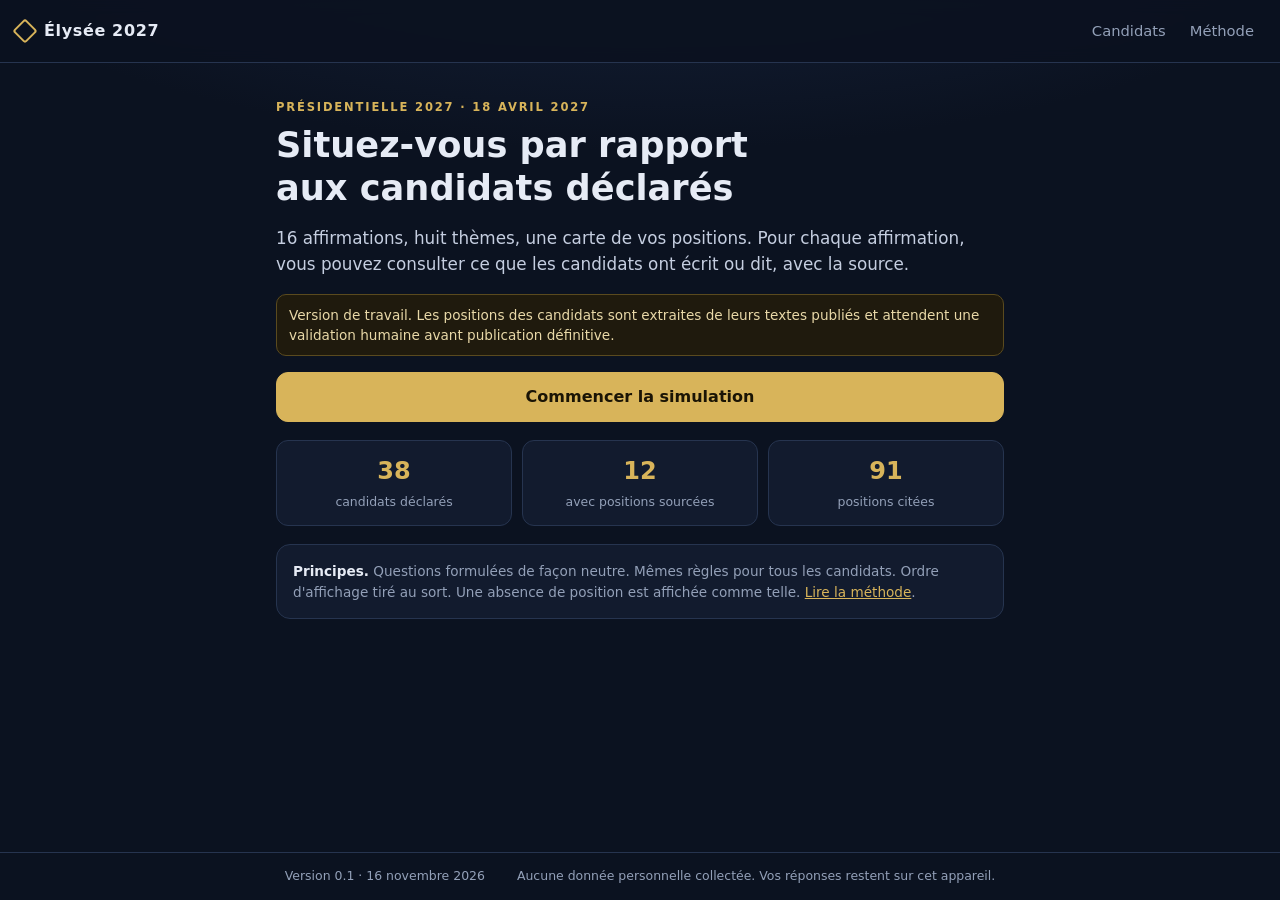
==== index.html @ c475728d "Première version : questionnaire radar sur les candidats déclarés à la présidentielle 2027 Site stat" ====
<!doctype html>
<html lang="fr">
<head>
<meta charset="utf-8">
<meta name="viewport" content="width=device-width, initial-scale=1, viewport-fit=cover">
<meta name="theme-color" content="#0b1220">
<meta name="description" content="Situez-vous par rapport aux candidats déclarés à l'élection présidentielle de 2027, à partir de leurs programmes et déclarations, sources à l'appui.">
<title>Élysée 2027 · Se situer</title>
<link rel="stylesheet" href="css/style.css">
</head>
<body>
<header class="bar">
  <a class="brand" href="#/" aria-label="Accueil">
    <span class="brand-mark" aria-hidden="true"></span>
    <span class="brand-txt">Élysée 2027</span>
  </a>
  <nav class="nav" aria-label="Navigation principale">
    <a href="#/candidats">Candidats</a>
    <a href="#/methode">Méthode</a>
  </nav>
</header>
<main id="app" tabindex="-1"><p class="loading">Chargement des dossiers…</p></main>
<footer class="foot">
  <span id="foot-version"></span>
  <span id="foot-counter"></span>
  <span>Aucune donnée personnelle collectée. Vos réponses restent sur cet appareil.</span>
</footer>
<noscript><p class="loading">Cet outil a besoin de JavaScript pour fonctionner.</p></noscript>
<script src="js/config.js"></script>
<script type="module" src="js/app.js"></script>
</body>
</html>
---- css/style.css ----
:root{
  --bg:#0b1220; --panel:#121b2e; --panel2:#18233a; --line:#26344f;
  --txt:#e6ebf5; --muted:#93a0b8; --gold:#d8b45a; --gold-ink:#1a1405;
  --ok:#5fc48a; --ko:#e2776a; --mid:#b9a36a;
  --r:14px; --pad:16px; color-scheme:dark;
  font-family: system-ui,-apple-system,"Segoe UI",Roboto,"Helvetica Neue",Arial,sans-serif;
}
*{box-sizing:border-box}
html{-webkit-text-size-adjust:100%}
body{margin:0;background:var(--bg);color:var(--txt);font-size:16px;line-height:1.5;
  min-height:100dvh;display:flex;flex-direction:column;
  background-image:radial-gradient(1200px 500px at 50% -200px,#1a2947 0,transparent 70%)}
a{color:var(--gold)}
h1,h2,h3{line-height:1.2;margin:0 0 .5em;text-wrap:balance}
h1{font-size:1.7rem} h2{font-size:1.25rem} h3{font-size:1.05rem}
p{margin:0 0 1em}
.bar{position:sticky;top:0;z-index:10;display:flex;align-items:center;justify-content:space-between;
  padding:10px var(--pad);padding-top:max(10px,env(safe-area-inset-top));
  background:rgba(11,18,32,.92);backdrop-filter:blur(8px);border-bottom:1px solid var(--line)}
.brand{display:flex;align-items:center;gap:10px;color:var(--txt);text-decoration:none;font-weight:700;letter-spacing:.04em}
.brand-mark{width:18px;height:18px;border:2px solid var(--gold);transform:rotate(45deg);border-radius:3px}
.nav{display:flex;gap:4px}
.nav a{color:var(--muted);text-decoration:none;padding:10px 10px;border-radius:8px;font-size:.92rem}
.nav a:hover,.nav a[aria-current=page]{color:var(--txt);background:var(--panel)}
main{flex:1;width:100%;max-width:760px;margin:0 auto;padding:20px var(--pad) 40px;outline:none}
.foot{display:flex;flex-wrap:wrap;gap:6px 16px;justify-content:center;padding:14px var(--pad);
  padding-bottom:max(14px,env(safe-area-inset-bottom));border-top:1px solid var(--line);color:var(--muted);font-size:.78rem;text-align:center}
.loading{color:var(--muted);text-align:center;padding:40px 0}

.eyebrow{font-size:.72rem;letter-spacing:.16em;text-transform:uppercase;color:var(--gold);margin:0 0 8px;font-weight:600}
.lead{color:#c5cee0;font-size:1.05rem}
.panel{background:var(--panel);border:1px solid var(--line);border-radius:var(--r);padding:var(--pad);margin:0 0 16px}
.muted{color:var(--muted)} .small{font-size:.85rem}
.banner{border:1px solid #5a4a1e;background:#1f1a0d;color:#e9d9a8;border-radius:10px;padding:10px 12px;font-size:.85rem;margin:0 0 16px}

.btn{display:inline-flex;align-items:center;justify-content:center;gap:8px;min-height:48px;padding:12px 18px;
  border-radius:12px;border:1px solid var(--line);background:var(--panel2);color:var(--txt);
  font:inherit;font-weight:600;cursor:pointer;text-decoration:none;-webkit-tap-highlight-color:transparent}
.btn:hover{border-color:#3a4d73}
.btn:focus-visible,.opt:focus-visible,.chip:focus-visible,summary:focus-visible,a:focus-visible{outline:2px solid var(--gold);outline-offset:2px}
.btn.primary{background:var(--gold);color:var(--gold-ink);border-color:var(--gold)}
.btn.ghost{background:transparent}
.btn.block{display:flex;width:100%}
.btn[disabled]{opacity:.45;cursor:not-allowed}
.row{display:flex;gap:10px;flex-wrap:wrap}
.row > .btn{flex:1 1 140px}

.stats{display:grid;grid-template-columns:repeat(3,1fr);gap:10px;margin:18px 0}
.stat{background:var(--panel);border:1px solid var(--line);border-radius:12px;padding:12px 8px;text-align:center}
.stat b{display:block;font-size:1.5rem;color:var(--gold);font-variant-numeric:tabular-nums}
.stat span{font-size:.78rem;color:var(--muted)}

/* Questionnaire */
.progress{display:flex;gap:4px;margin:0 0 6px}
.progress i{flex:1;height:5px;border-radius:3px;background:var(--line)}
.progress i.done{background:var(--gold)} .progress i.cur{background:#f3e3b0}
.qmeta{display:flex;justify-content:space-between;font-size:.8rem;color:var(--muted);margin:0 0 14px}
.statement{font-size:1.3rem;font-weight:650;line-height:1.3;margin:0 0 10px;text-wrap:balance}
.context{color:var(--muted);font-size:.92rem;margin:0 0 18px}
.opts{display:grid;gap:8px;margin:0 0 12px}
.opt{display:flex;align-items:center;gap:12px;width:100%;min-height:52px;padding:12px 14px;text-align:left;
  border-radius:12px;border:1px solid var(--line);background:var(--panel);color:var(--txt);font:inherit;cursor:pointer;
  -webkit-tap-highlight-color:transparent}
.opt .dot{width:18px;height:18px;border-radius:50%;border:2px solid var(--muted);flex:none}
.opt[aria-pressed=true]{border-color:var(--gold);background:#1d2740}
.opt[aria-pressed=true] .dot{border-color:var(--gold);background:var(--gold);box-shadow:inset 0 0 0 3px #1d2740}
.opt.na{color:var(--muted);background:transparent;border-style:dashed}
.switch{display:flex;align-items:center;gap:10px;min-height:48px;color:var(--muted);font-size:.95rem;cursor:pointer;margin:0 0 14px}
.switch input{width:22px;height:22px;accent-color:var(--gold)}
.qnav{position:sticky;bottom:0;display:flex;gap:10px;padding:12px 0 max(12px,env(safe-area-inset-bottom));
  background:linear-gradient(transparent,var(--bg) 30%);margin-top:8px}
.qnav .btn{flex:1}
.qnav .btn.back{flex:0 0 auto}

.locked{border:1px dashed var(--line);border-radius:var(--r);padding:14px;color:var(--muted);font-size:.9rem;text-align:center}
.says h3{margin:22px 0 4px}
.says .sub{color:var(--muted);font-size:.85rem;margin:0 0 12px}
.pos{border:1px solid var(--line);border-left:4px solid var(--c,#9AA3B2);border-radius:10px;background:var(--panel);margin:0 0 8px;overflow:hidden}
.pos summary{list-style:none;display:flex;align-items:center;gap:10px;min-height:52px;padding:10px 12px;cursor:pointer}
.pos summary::-webkit-details-marker{display:none}
.pos .who{flex:1;min-width:0}
.pos .who b{display:block;white-space:nowrap;overflow:hidden;text-overflow:ellipsis}
.pos .who span{font-size:.78rem;color:var(--muted);display:block;white-space:nowrap;overflow:hidden;text-overflow:ellipsis}
.tag{flex:none;font-size:.74rem;font-weight:650;padding:4px 8px;border-radius:999px;border:1px solid var(--line);white-space:nowrap}
.tag.p2{color:#0c1f14;background:var(--ok);border-color:var(--ok)}
.tag.p1{color:var(--ok);border-color:#2f6a49}
.tag.p0{color:var(--mid);border-color:#6b5f3a}
.tag.m1{color:var(--ko);border-color:#7a3e36}
.tag.m2{color:#2a0f0b;background:var(--ko);border-color:var(--ko)}
.pos .body{padding:0 12px 12px}
.pos blockquote{margin:0 0 8px;padding:0 0 0 12px;border-left:2px solid var(--line);font-size:.95rem;color:#d5dcea}
.pos .src{font-size:.8rem;color:var(--muted);overflow-wrap:anywhere}
.lvl{display:inline-block;font-size:.7rem;letter-spacing:.06em;text-transform:uppercase;border:1px solid var(--line);border-radius:4px;padding:1px 6px;margin-right:6px;color:#c5cee0}
.none-list{color:var(--muted);font-size:.88rem;border:1px dashed var(--line);border-radius:10px;padding:12px;margin-top:10px}
.none-list b{color:#c5cee0;font-weight:600}

/* Résultats */
.radar-wrap{background:var(--panel);border:1px solid var(--line);border-radius:var(--r);padding:8px 4px 4px}
.radar{display:block;width:100%;max-width:460px;margin:0 auto;height:auto}
.radar text{fill:#c5cee0;font-size:11px}
.radar .ring{fill:none;stroke:var(--line)}
.radar .spoke{stroke:var(--line)}
.radar .mid{fill:none;stroke:#3b4c6e;stroke-dasharray:3 4}
.legend{display:flex;flex-wrap:wrap;gap:6px 14px;justify-content:center;font-size:.82rem;color:#c5cee0;padding:6px 8px 10px}
.legend i{display:inline-block;width:12px;height:12px;border-radius:3px;margin-right:6px;vertical-align:-1px;background:var(--c)}
.chips{display:flex;flex-wrap:wrap;gap:8px;margin:10px 0 18px}
.chip{min-height:40px;padding:8px 12px;border-radius:999px;border:1px solid var(--line);background:transparent;color:var(--txt);
  font:inherit;font-size:.88rem;cursor:pointer;display:inline-flex;align-items:center;gap:8px}
.chip i{width:10px;height:10px;border-radius:50%;background:var(--c)}
.chip[aria-pressed=true]{background:var(--panel2);border-color:var(--c)}
.axis{margin:0 0 16px}
.axis h3{margin:0 0 6px;font-size:.95rem}
.poles{display:flex;justify-content:space-between;gap:12px;font-size:.74rem;color:var(--muted);margin-bottom:6px}
.poles span:last-child{text-align:right}
.track{position:relative;height:26px;border-radius:13px;background:linear-gradient(90deg,#1b2740,#141d31 50%,#1b2740);border:1px solid var(--line)}
.track::after{content:"";position:absolute;left:50%;top:3px;bottom:3px;width:1px;background:#3b4c6e}
.mk{position:absolute;top:50%;width:14px;height:14px;border-radius:50%;transform:translate(-50%,-50%);background:var(--c);border:2px solid var(--bg)}
.mk.me{width:20px;height:20px;background:var(--gold);border-radius:4px;transform:translate(-50%,-50%) rotate(45deg);z-index:2}
.axis .nd{font-size:.78rem;color:var(--muted);margin-top:4px}
.prox{display:grid;gap:6px}
.prox-row{display:grid;grid-template-columns:1fr auto;gap:2px 10px;align-items:center;padding:10px 12px;border:1px solid var(--line);
  border-left:4px solid var(--c);border-radius:10px;background:var(--panel)}
.prox-row b{font-weight:600}
.prox-row .pct{font-variant-numeric:tabular-nums;font-weight:700}
.prox-row .bar{grid-column:1/-1;height:5px;border-radius:3px;background:var(--line);overflow:hidden}
.prox-row .bar i{display:block;height:100%;background:var(--c)}
.prox-row .n{grid-column:1/-1;font-size:.76rem;color:var(--muted)}
.seg{display:inline-flex;border:1px solid var(--line);border-radius:10px;overflow:hidden;margin:0 0 12px}
.seg button{min-height:40px;padding:8px 12px;background:transparent;border:0;color:var(--muted);font:inherit;font-size:.86rem;cursor:pointer}
.seg button[aria-pressed=true]{background:var(--panel2);color:var(--txt)}

/* Candidats, méthode, revue */
.cand{display:flex;gap:12px;align-items:flex-start;padding:12px;border:1px solid var(--line);border-left:4px solid var(--c);
  border-radius:10px;background:var(--panel);margin:0 0 8px}
.cand .info{flex:1;min-width:0}
.cand .info span{display:block;font-size:.84rem;color:var(--muted);overflow-wrap:anywhere}
.badge{flex:none;font-size:.7rem;padding:3px 8px;border-radius:999px;border:1px solid var(--line);color:var(--muted);white-space:nowrap}
.badge.on{color:var(--gold);border-color:#5a4a1e}
.prose h2{margin-top:1.6em} .prose li{margin-bottom:.4em} .prose ul,.prose ol{padding-left:1.2em}
.tablewrap{overflow-x:auto;border:1px solid var(--line);border-radius:10px}
table{border-collapse:collapse;width:100%;font-size:.84rem;min-width:640px}
th,td{text-align:left;vertical-align:top;padding:8px 10px;border-bottom:1px solid var(--line)}
th{color:var(--muted);font-weight:600;background:var(--panel)}

@media (min-width:720px){
  h1{font-size:2.2rem}
  main{padding-top:36px}
  .statement{font-size:1.55rem}
  .opts{grid-template-columns:repeat(5,1fr)}
  .opt{flex-direction:column;justify-content:center;text-align:center;min-height:84px;gap:8px;padding:10px 6px;font-size:.92rem}
  .opt.na{grid-column:1/-1;flex-direction:row;min-height:48px}
  .qnav{position:static;background:none}
}
@media (prefers-reduced-motion:no-preference){
  .opt,.btn,.chip{transition:border-color .15s,background .15s}
  .mk{transition:left .35s ease}
}
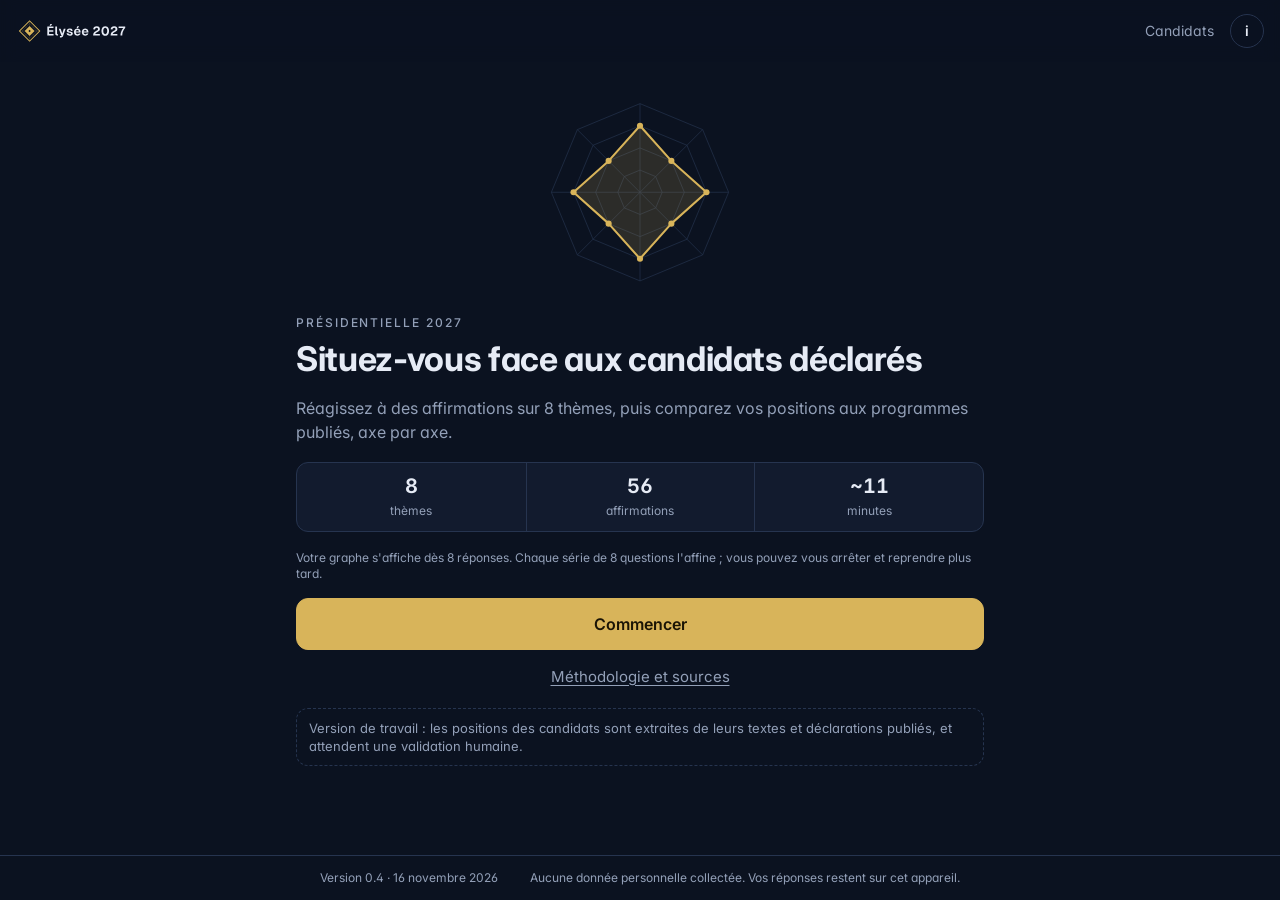
==== commit 243a430c: "Application de la charte graphique : logo, favicon, manifeste, image de partage, écrans selon les ma" ====
--- a/index.html
+++ b/index.html
@@ -3,20 +3,34 @@
 <head>
 <meta charset="utf-8">
 <meta name="viewport" content="width=device-width, initial-scale=1, viewport-fit=cover">
-<meta name="theme-color" content="#0b1220">
-<meta name="description" content="Situez-vous par rapport aux candidats déclarés à l'élection présidentielle de 2027, à partir de leurs programmes et déclarations, sources à l'appui.">
-<title>Élysée 2027 · Se situer</title>
+<meta name="theme-color" content="#0B1220">
+<title>Élysée 2027 · Situez-vous face aux candidats</title>
+<meta name="description" content="Réagissez à des affirmations sur 8 thèmes, puis comparez vos positions aux programmes et déclarations des candidats déclarés à la présidentielle 2027, sources à l'appui.">
+<link rel="icon" href="identite/3-favicon/favicon.svg" type="image/svg+xml">
+<link rel="icon" href="identite/3-favicon/favicon-32.png" sizes="32x32" type="image/png">
+<link rel="apple-touch-icon" href="identite/1-icone-app/icon-180.png">
+<link rel="manifest" href="manifest.webmanifest">
+<meta property="og:type" content="website">
+<meta property="og:title" content="Élysée 2027 · Situez-vous face aux candidats déclarés">
+<meta property="og:description" content="Un outil neutre et sourcé pour comparer vos positions à celles des candidats, thème par thème.">
+<meta property="og:image" content="https://tibofa.github.io/Elys-e2027/identite/4-image-partage/partage-1200x630.png">
+<meta property="og:image:width" content="1200">
+<meta property="og:image:height" content="630">
+<meta name="twitter:card" content="summary_large_image">
+<meta name="twitter:image" content="https://tibofa.github.io/Elys-e2027/identite/4-image-partage/partage-1200x630.png">
+<link rel="preconnect" href="https://fonts.googleapis.com">
+<link rel="preconnect" href="https://fonts.gstatic.com" crossorigin>
+<link href="https://fonts.googleapis.com/css2?family=Inter:wght@400;500;600;700&display=swap" rel="stylesheet">
 <link rel="stylesheet" href="css/style.css">
 </head>
 <body>
-<header class="bar">
-  <a class="brand" href="#/" aria-label="Accueil">
-    <span class="brand-mark" aria-hidden="true"></span>
-    <span class="brand-txt">Élysée 2027</span>
+<header class="bar" id="bar">
+  <a class="brand" href="#/" aria-label="Élysée 2027, accueil">
+    <img src="identite/2-logo/logo-fond-sombre-transparent.svg" alt="Élysée 2027" width="119" height="40">
   </a>
   <nav class="nav" aria-label="Navigation principale">
     <a href="#/candidats">Candidats</a>
-    <a href="#/methode">Méthode</a>
+    <a class="info" href="#/methode" aria-label="Méthode et sources" title="Méthode et sources">i</a>
   </nav>
 </header>
 <main id="app" tabindex="-1"><p class="loading">Chargement des dossiers…</p></main>
@@ -25,6 +39,7 @@
   <span id="foot-counter"></span>
   <span>Aucune donnée personnelle collectée. Vos réponses restent sur cet appareil.</span>
 </footer>
+<div class="toast" id="toast" role="status" aria-live="polite"></div>
 <noscript><p class="loading">Cet outil a besoin de JavaScript pour fonctionner.</p></noscript>
 <script src="js/config.js"></script>
 <script type="module" src="js/app.js"></script>
--- a/css/style.css
+++ b/css/style.css
@@ -1,157 +1,177 @@
+/* Élysée 2027 · identité visuelle v1.0 (identite/LISEZMOI.txt)
+   Palette : Nuit, Surface, Trait, Texte, Texte secondaire, Or (accent unique).
+   Les couleurs des partis n'apparaissent que dans les données (radar, curseurs, pastilles). */
 :root{
-  --bg:#0b1220; --panel:#121b2e; --panel2:#18233a; --line:#26344f;
-  --txt:#e6ebf5; --muted:#93a0b8; --gold:#d8b45a; --gold-ink:#1a1405;
-  --ok:#5fc48a; --ko:#e2776a; --mid:#b9a36a;
-  --r:14px; --pad:16px; color-scheme:dark;
-  font-family: system-ui,-apple-system,"Segoe UI",Roboto,"Helvetica Neue",Arial,sans-serif;
+  --nuit:#0B1220; --surface:#121B2E; --surface2:#17223A; --trait:#26344F;
+  --txt:#E6EBF5; --muted:#93A0B8; --or:#D8B45A; --or-ink:#1A1405;
+  --ok:#5FC48A; --ko:#E2776A; --mid:#B9A36A;
+  --r:14px; --pad:16px;
+  color-scheme:dark;
+  font-family:"Inter","Source Sans 3","Geist",system-ui,-apple-system,"Segoe UI",Roboto,Arial,sans-serif;
+  font-feature-settings:"cv11","ss01";
 }
 *{box-sizing:border-box}
 html{-webkit-text-size-adjust:100%}
-body{margin:0;background:var(--bg);color:var(--txt);font-size:16px;line-height:1.5;
-  min-height:100dvh;display:flex;flex-direction:column;
-  background-image:radial-gradient(1200px 500px at 50% -200px,#1a2947 0,transparent 70%)}
-a{color:var(--gold)}
-h1,h2,h3{line-height:1.2;margin:0 0 .5em;text-wrap:balance}
-h1{font-size:1.7rem} h2{font-size:1.25rem} h3{font-size:1.05rem}
+body{margin:0;background:var(--nuit);color:var(--txt);font-size:15px;line-height:22px;min-height:100dvh;display:flex;flex-direction:column}
+a{color:var(--or)}
+img{max-width:100%}
+h1,h2,h3{margin:0 0 .5em;text-wrap:balance;font-weight:650}
+h1{font-size:28px;line-height:34px;letter-spacing:-.01em;font-weight:700}
+h2{font-size:20px;line-height:26px}
+h3{font-size:16px;line-height:22px}
 p{margin:0 0 1em}
+.eyebrow{font-size:12px;line-height:16px;letter-spacing:.16em;text-transform:uppercase;color:var(--muted);font-weight:500;margin:0 0 8px}
+.eyebrow.or{color:var(--or)}
+.muted{color:var(--muted)} .small{font-size:12px;line-height:16px}
+.lead{color:var(--muted);font-size:16px;line-height:24px}
+
+/* barre globale */
 .bar{position:sticky;top:0;z-index:10;display:flex;align-items:center;justify-content:space-between;
-  padding:10px var(--pad);padding-top:max(10px,env(safe-area-inset-top));
-  background:rgba(11,18,32,.92);backdrop-filter:blur(8px);border-bottom:1px solid var(--line)}
-.brand{display:flex;align-items:center;gap:10px;color:var(--txt);text-decoration:none;font-weight:700;letter-spacing:.04em}
-.brand-mark{width:18px;height:18px;border:2px solid var(--gold);transform:rotate(45deg);border-radius:3px}
-.nav{display:flex;gap:4px}
-.nav a{color:var(--muted);text-decoration:none;padding:10px 10px;border-radius:8px;font-size:.92rem}
-.nav a:hover,.nav a[aria-current=page]{color:var(--txt);background:var(--panel)}
-main{flex:1;width:100%;max-width:760px;margin:0 auto;padding:20px var(--pad) 40px;outline:none}
-.foot{display:flex;flex-wrap:wrap;gap:6px 16px;justify-content:center;padding:14px var(--pad);
-  padding-bottom:max(14px,env(safe-area-inset-bottom));border-top:1px solid var(--line);color:var(--muted);font-size:.78rem;text-align:center}
+  padding:8px var(--pad);padding-top:max(8px,env(safe-area-inset-top));background:rgba(11,18,32,.94);backdrop-filter:blur(8px)}
+.brand{display:flex;align-items:center;text-decoration:none}
+.brand img{height:46px;width:auto;display:block;margin-left:-8px}
+.nav{display:flex;align-items:center;gap:6px}
+.nav a{color:var(--muted);text-decoration:none;padding:10px;border-radius:8px;font-size:14px}
+.nav a:hover,.nav a[aria-current=page]{color:var(--txt)}
+.nav a.info{width:34px;height:34px;padding:0;display:inline-flex;align-items:center;justify-content:center;border:1px solid var(--trait);border-radius:50%;font-weight:600;color:var(--txt)}
+body.focus .bar{display:none}
+
+main{flex:1;width:100%;max-width:720px;margin:0 auto;padding:12px var(--pad) 32px;outline:none}
+.foot{display:flex;flex-wrap:wrap;gap:4px 16px;justify-content:center;padding:14px var(--pad);
+  padding-bottom:max(14px,env(safe-area-inset-bottom));border-top:1px solid var(--trait);color:var(--muted);font-size:12px;line-height:16px;text-align:center}
 .loading{color:var(--muted);text-align:center;padding:40px 0}
 
-.eyebrow{font-size:.72rem;letter-spacing:.16em;text-transform:uppercase;color:var(--gold);margin:0 0 8px;font-weight:600}
-.lead{color:#c5cee0;font-size:1.05rem}
-.panel{background:var(--panel);border:1px solid var(--line);border-radius:var(--r);padding:var(--pad);margin:0 0 16px}
-.muted{color:var(--muted)} .small{font-size:.85rem}
-.banner{border:1px solid #5a4a1e;background:#1f1a0d;color:#e9d9a8;border-radius:10px;padding:10px 12px;font-size:.85rem;margin:0 0 16px}
+/* barre d'écran (question, résultat) */
+.topbar{display:grid;grid-template-columns:44px 1fr auto;align-items:center;min-height:52px;margin:0 0 6px;padding-top:env(safe-area-inset-top)}
+.topbar .title{text-align:center;font-weight:600;font-size:16px}
+.iconbtn{width:44px;height:44px;display:inline-flex;align-items:center;justify-content:center;color:var(--txt);background:none;border:0;border-radius:10px;cursor:pointer;text-decoration:none}
+.iconbtn svg{width:22px;height:22px}
+.textbtn{color:var(--muted);text-decoration:none;font-size:15px;padding:10px 4px}
+.track-progress{height:4px;border-radius:2px;background:var(--trait);overflow:hidden;margin:0 0 18px}
+.track-progress i{display:block;height:100%;background:var(--or);border-radius:2px}
 
-.btn{display:inline-flex;align-items:center;justify-content:center;gap:8px;min-height:48px;padding:12px 18px;
-  border-radius:12px;border:1px solid var(--line);background:var(--panel2);color:var(--txt);
-  font:inherit;font-weight:600;cursor:pointer;text-decoration:none;-webkit-tap-highlight-color:transparent}
-.btn:hover{border-color:#3a4d73}
-.btn:focus-visible,.opt:focus-visible,.chip:focus-visible,summary:focus-visible,a:focus-visible{outline:2px solid var(--gold);outline-offset:2px}
-.btn.primary{background:var(--gold);color:var(--gold-ink);border-color:var(--gold)}
-.btn.ghost{background:transparent}
+/* surfaces */
+.card{background:var(--surface);border:1px solid var(--trait);border-radius:var(--r);padding:var(--pad);margin:0 0 16px}
+.banner{border:1px dashed var(--trait);color:var(--muted);border-radius:12px;padding:10px 12px;font-size:13px;line-height:18px;margin:0 0 16px}
+
+/* boutons */
+.btn{display:inline-flex;align-items:center;justify-content:center;gap:8px;min-height:52px;padding:12px 18px;border-radius:12px;
+  border:1px solid var(--trait);background:var(--nuit);color:var(--txt);font:inherit;font-size:16px;font-weight:600;cursor:pointer;text-decoration:none;-webkit-tap-highlight-color:transparent}
+.btn.primary{background:var(--or);border-color:var(--or);color:var(--or-ink)}
 .btn.block{display:flex;width:100%}
-.btn[disabled]{opacity:.45;cursor:not-allowed}
-.row{display:flex;gap:10px;flex-wrap:wrap}
-.row > .btn{flex:1 1 140px}
+.btn.quiet{border-color:transparent;color:var(--muted);font-weight:500;min-height:44px}
+.btn:focus-visible,.opt:focus-visible,.chip:focus-visible,.seg button:focus-visible,summary:focus-visible,a:focus-visible,.iconbtn:focus-visible{outline:2px solid var(--or);outline-offset:2px}
+.btn[aria-disabled=true]{opacity:.4;pointer-events:none}
+.stack{display:grid;gap:10px;margin:16px 0}
+.duo{display:grid;grid-template-columns:2fr 3fr;gap:12px}
+.link-under{display:block;text-align:center;color:var(--muted);text-decoration:underline;text-underline-offset:3px;margin:16px 0 0;font-size:15px}
 
-.stats{display:grid;grid-template-columns:repeat(3,1fr);gap:10px;margin:18px 0}
-.stat{background:var(--panel);border:1px solid var(--line);border-radius:12px;padding:12px 8px;text-align:center}
-.stat b{display:block;font-size:1.5rem;color:var(--gold);font-variant-numeric:tabular-nums}
-.stat span{font-size:.78rem;color:var(--muted)}
+/* accueil */
+.hero{display:block;width:100%;max-width:300px;margin:4px auto 20px}
+.stats{display:grid;grid-template-columns:repeat(3,1fr);border:1px solid var(--trait);border-radius:12px;background:var(--surface);margin:18px 0}
+.stats div{text-align:center;padding:10px 4px}
+.stats div+div{border-left:1px solid var(--trait)}
+.stats b{display:block;font-size:20px;line-height:26px;font-weight:650;font-variant-numeric:tabular-nums}
+.stats span{font-size:12px;line-height:16px;color:var(--muted)}
 
-/* Questionnaire */
-.progress{display:flex;gap:4px;margin:0 0 6px}
-.progress i{flex:1;height:5px;border-radius:3px;background:var(--line)}
-.progress i.done{background:var(--gold)} .progress i.cur{background:#f3e3b0}
-.qmeta{display:flex;justify-content:space-between;font-size:.8rem;color:var(--muted);margin:0 0 14px}
-.statement{font-size:1.3rem;font-weight:650;line-height:1.3;margin:0 0 10px;text-wrap:balance}
-.context{color:var(--muted);font-size:.92rem;margin:0 0 18px}
-.opts{display:grid;gap:8px;margin:0 0 12px}
-.opt{display:flex;align-items:center;gap:12px;width:100%;min-height:52px;padding:12px 14px;text-align:left;
-  border-radius:12px;border:1px solid var(--line);background:var(--panel);color:var(--txt);font:inherit;cursor:pointer;
-  -webkit-tap-highlight-color:transparent}
-.opt .dot{width:18px;height:18px;border-radius:50%;border:2px solid var(--muted);flex:none}
-.opt[aria-pressed=true]{border-color:var(--gold);background:#1d2740}
-.opt[aria-pressed=true] .dot{border-color:var(--gold);background:var(--gold);box-shadow:inset 0 0 0 3px #1d2740}
-.opt.na{color:var(--muted);background:transparent;border-style:dashed}
-.switch{display:flex;align-items:center;gap:10px;min-height:48px;color:var(--muted);font-size:.95rem;cursor:pointer;margin:0 0 14px}
-.switch input{width:22px;height:22px;accent-color:var(--gold)}
-.qnav{position:sticky;bottom:0;display:flex;gap:10px;padding:12px 0 max(12px,env(safe-area-inset-bottom));
-  background:linear-gradient(transparent,var(--bg) 30%);margin-top:8px}
-.qnav .btn{flex:1}
-.qnav .btn.back{flex:0 0 auto}
+/* question */
+.theme{display:flex;align-items:center;gap:12px;margin:0 0 14px}
+.theme svg{width:40px;height:40px;flex:none}
+.theme .eyebrow{margin:0}
+.theme b{display:block;font-size:18px;line-height:24px;font-weight:600}
+.affirm .eyebrow{margin-bottom:10px}
+.statement{font-size:20px;line-height:28px;font-weight:650;margin:0 0 8px;text-wrap:balance}
+.context{color:var(--muted);font-size:13px;line-height:19px;margin:0}
+.opts{display:grid;gap:8px;margin:0 0 16px}
+.opt{display:flex;align-items:center;gap:14px;width:100%;min-height:52px;padding:12px 14px;text-align:left;border-radius:12px;border:1px solid var(--trait);
+  background:var(--nuit);color:var(--txt);font:inherit;font-size:16px;cursor:pointer;-webkit-tap-highlight-color:transparent}
+.opt .dot{width:20px;height:20px;border-radius:50%;border:2px solid var(--muted);flex:none}
+.opt[aria-pressed=true]{border-color:var(--or);border-width:1.5px}
+.opt[aria-pressed=true] .dot{border-color:var(--or);background:radial-gradient(circle,var(--or) 0 45%,transparent 50%)}
+.importance{margin:0 0 16px}
+.importance p{color:var(--muted);margin:0 0 8px}
+.seg{display:grid;grid-template-columns:repeat(3,1fr);gap:4px;padding:4px;border:1px solid var(--trait);border-radius:12px;background:var(--nuit)}
+.seg button{min-height:40px;border:0;border-radius:8px;background:transparent;color:var(--muted);font:inherit;font-size:15px;cursor:pointer}
+.seg button[aria-pressed=true]{background:var(--trait);color:var(--txt);font-weight:500}
+.locked{border:1px dashed var(--trait);border-radius:var(--r);padding:14px;color:var(--muted);font-size:13px;line-height:19px;text-align:center;margin:0 0 16px}
+.bottombar{position:sticky;bottom:0;display:grid;grid-template-columns:2fr 3fr;gap:12px;padding:12px 0 max(12px,env(safe-area-inset-bottom));
+  background:linear-gradient(transparent,var(--nuit) 28%);margin-top:8px;z-index:5}
 
-.locked{border:1px dashed var(--line);border-radius:var(--r);padding:14px;color:var(--muted);font-size:.9rem;text-align:center}
-.says h3{margin:22px 0 4px}
-.says .sub{color:var(--muted);font-size:.85rem;margin:0 0 12px}
-.pos{border:1px solid var(--line);border-left:4px solid var(--c,#9AA3B2);border-radius:10px;background:var(--panel);margin:0 0 8px;overflow:hidden}
-.pos summary{list-style:none;display:flex;align-items:center;gap:10px;min-height:52px;padding:10px 12px;cursor:pointer}
+/* positions des candidats */
+.says h2{margin:8px 0 4px}
+.says .sub{color:var(--muted);font-size:13px;line-height:19px;margin:0 0 12px}
+.pos{border:1px solid var(--trait);border-radius:12px;background:var(--surface);margin:0 0 8px;overflow:hidden}
+.pos summary{list-style:none;display:flex;align-items:center;gap:10px;min-height:56px;padding:10px 12px;cursor:pointer}
 .pos summary::-webkit-details-marker{display:none}
+.pdot{width:10px;height:10px;border-radius:50%;background:var(--c,#9AA3B2);flex:none}
 .pos .who{flex:1;min-width:0}
-.pos .who b{display:block;white-space:nowrap;overflow:hidden;text-overflow:ellipsis}
-.pos .who span{font-size:.78rem;color:var(--muted);display:block;white-space:nowrap;overflow:hidden;text-overflow:ellipsis}
-.tag{flex:none;font-size:.74rem;font-weight:650;padding:4px 8px;border-radius:999px;border:1px solid var(--line);white-space:nowrap}
-.tag.p2{color:#0c1f14;background:var(--ok);border-color:var(--ok)}
-.tag.p1{color:var(--ok);border-color:#2f6a49}
-.tag.p0{color:var(--mid);border-color:#6b5f3a}
-.tag.m1{color:var(--ko);border-color:#7a3e36}
-.tag.m2{color:#2a0f0b;background:var(--ko);border-color:var(--ko)}
+.pos .who b{display:block;font-weight:600;white-space:nowrap;overflow:hidden;text-overflow:ellipsis}
+.pos .who span{display:block;font-size:12px;line-height:16px;color:var(--muted);white-space:nowrap;overflow:hidden;text-overflow:ellipsis}
+.tag{flex:none;font-size:12px;line-height:16px;font-weight:600;padding:4px 8px;border-radius:999px;border:1px solid var(--trait);white-space:nowrap}
+.tag.p2{color:#0C1F14;background:var(--ok);border-color:var(--ok)}
+.tag.p1{color:var(--ok);border-color:#2F6A49}
+.tag.p0{color:var(--mid);border-color:#6B5F3A}
+.tag.m1{color:var(--ko);border-color:#7A3E36}
+.tag.m2{color:#2A0F0B;background:var(--ko);border-color:var(--ko)}
 .pos .body{padding:0 12px 12px}
-.pos blockquote{margin:0 0 8px;padding:0 0 0 12px;border-left:2px solid var(--line);font-size:.95rem;color:#d5dcea}
-.pos .src{font-size:.8rem;color:var(--muted);overflow-wrap:anywhere}
-.lvl{display:inline-block;font-size:.7rem;letter-spacing:.06em;text-transform:uppercase;border:1px solid var(--line);border-radius:4px;padding:1px 6px;margin-right:6px;color:#c5cee0}
-.none-list{color:var(--muted);font-size:.88rem;border:1px dashed var(--line);border-radius:10px;padding:12px;margin-top:10px}
-.none-list b{color:#c5cee0;font-weight:600}
+.pos blockquote{margin:0 0 8px;padding:0 0 0 12px;border-left:2px solid var(--trait);font-size:15px;line-height:22px}
+.pos .src{font-size:12px;line-height:16px;color:var(--muted);overflow-wrap:anywhere;margin:0}
+.lvl{display:inline-block;font-size:11px;letter-spacing:.08em;text-transform:uppercase;border:1px solid var(--trait);border-radius:4px;padding:1px 6px;margin-right:6px;color:var(--txt)}
+.none-list{color:var(--muted);font-size:13px;line-height:19px;border:1px dashed var(--trait);border-radius:12px;padding:12px;margin-top:10px}
+.none-list b{color:var(--txt);font-weight:500}
 
-/* Résultats */
-.radar-wrap{background:var(--panel);border:1px solid var(--line);border-radius:var(--r);padding:8px 4px 4px}
-.radar{display:block;width:100%;max-width:460px;margin:0 auto;height:auto}
-.radar text{fill:#c5cee0;font-size:11px}
-.radar .ring{fill:none;stroke:var(--line)}
-.radar .spoke{stroke:var(--line)}
-.radar .mid{fill:none;stroke:#3b4c6e;stroke-dasharray:3 4}
-.legend{display:flex;flex-wrap:wrap;gap:6px 14px;justify-content:center;font-size:.82rem;color:#c5cee0;padding:6px 8px 10px}
-.legend i{display:inline-block;width:12px;height:12px;border-radius:3px;margin-right:6px;vertical-align:-1px;background:var(--c)}
-.chips{display:flex;flex-wrap:wrap;gap:8px;margin:10px 0 18px}
-.chip{min-height:40px;padding:8px 12px;border-radius:999px;border:1px solid var(--line);background:transparent;color:var(--txt);
-  font:inherit;font-size:.88rem;cursor:pointer;display:inline-flex;align-items:center;gap:8px}
-.chip i{width:10px;height:10px;border-radius:50%;background:var(--c)}
-.chip[aria-pressed=true]{background:var(--panel2);border-color:var(--c)}
-.axis{margin:0 0 16px}
-.axis h3{margin:0 0 6px;font-size:.95rem}
-.poles{display:flex;justify-content:space-between;gap:12px;font-size:.74rem;color:var(--muted);margin-bottom:6px}
+/* résultat */
+.radar{display:block;width:100%;max-width:440px;margin:0 auto;height:auto}
+.radar text{fill:var(--muted);font-size:13px;font-family:inherit}
+.radar .ring,.hero .ring{fill:none;stroke:var(--trait)}
+.radar .spoke,.hero .spoke{stroke:var(--trait)}
+.legend{display:flex;flex-wrap:wrap;gap:6px 18px;justify-content:center;font-size:14px;padding:4px 8px 4px}
+.legend span{display:inline-flex;align-items:center;gap:8px}
+.legend svg{width:22px;height:6px}
+.rowhead{display:flex;justify-content:space-between;align-items:baseline;gap:12px;margin:22px 0 10px}
+.rowhead h2{margin:0;font-size:16px;line-height:22px;font-weight:600}
+.chips{display:flex;flex-wrap:wrap;gap:8px;margin:0 0 18px}
+.chip{min-height:40px;padding:8px 14px;border-radius:999px;border:1px solid var(--trait);background:transparent;color:var(--muted);font:inherit;font-size:14px;cursor:pointer;display:inline-flex;align-items:center;gap:8px}
+.chip[aria-pressed=true]{border-color:var(--or);color:var(--txt);border-width:1.5px}
+.gap-row{display:grid;grid-template-columns:96px 1fr;gap:10px;align-items:center;min-height:44px}
+.gap-row .lbl{font-size:15px}
+.gap-row .lbl small{display:block;font-size:11px;line-height:14px;color:var(--muted)}
+.gap-track{position:relative;height:20px;margin:0 9px}
+.gap-track::before{content:"";position:absolute;left:0;right:0;top:50%;height:2px;margin-top:-1px;background:var(--trait);border-radius:1px}
+.gap-line{position:absolute;top:50%;height:2px;margin-top:-1px;background:var(--muted)}
+.mk{position:absolute;top:50%;width:14px;height:14px;border-radius:50%;transform:translate(-50%,-50%);background:var(--nuit);border:2px solid var(--c)}
+.mk.me{width:16px;height:16px;background:var(--or);border-color:var(--or);z-index:2}
+.poles{display:flex;justify-content:space-between;gap:10px;font-size:11px;line-height:14px;color:var(--muted);margin:2px 0 8px 106px}
 .poles span:last-child{text-align:right}
-.track{position:relative;height:26px;border-radius:13px;background:linear-gradient(90deg,#1b2740,#141d31 50%,#1b2740);border:1px solid var(--line)}
-.track::after{content:"";position:absolute;left:50%;top:3px;bottom:3px;width:1px;background:#3b4c6e}
-.mk{position:absolute;top:50%;width:14px;height:14px;border-radius:50%;transform:translate(-50%,-50%);background:var(--c);border:2px solid var(--bg)}
-.mk.me{width:20px;height:20px;background:var(--gold);border-radius:4px;transform:translate(-50%,-50%) rotate(45deg);z-index:2}
-.axis .nd{font-size:.78rem;color:var(--muted);margin-top:4px}
+.more{display:inline-flex;align-items:center;gap:6px;color:var(--or);background:none;border:0;font:inherit;font-weight:500;padding:10px 0 0;cursor:pointer}
 .prox{display:grid;gap:6px}
-.prox-row{display:grid;grid-template-columns:1fr auto;gap:2px 10px;align-items:center;padding:10px 12px;border:1px solid var(--line);
-  border-left:4px solid var(--c);border-radius:10px;background:var(--panel)}
+.prox-row{display:grid;grid-template-columns:auto 1fr auto;gap:2px 10px;align-items:center;padding:10px 12px;border:1px solid var(--trait);border-radius:12px;background:var(--surface)}
 .prox-row b{font-weight:600}
-.prox-row .pct{font-variant-numeric:tabular-nums;font-weight:700}
-.prox-row .bar{grid-column:1/-1;height:5px;border-radius:3px;background:var(--line);overflow:hidden}
-.prox-row .bar i{display:block;height:100%;background:var(--c)}
-.prox-row .n{grid-column:1/-1;font-size:.76rem;color:var(--muted)}
-.seg{display:inline-flex;border:1px solid var(--line);border-radius:10px;overflow:hidden;margin:0 0 12px}
-.seg button{min-height:40px;padding:8px 12px;background:transparent;border:0;color:var(--muted);font:inherit;font-size:.86rem;cursor:pointer}
-.seg button[aria-pressed=true]{background:var(--panel2);color:var(--txt)}
+.prox-row .pct{font-variant-numeric:tabular-nums;font-weight:600}
+.prox-row .bar{grid-column:1/-1;height:4px;border-radius:2px;background:var(--trait);overflow:hidden}
+.prox-row .bar i{display:block;height:100%;background:var(--muted)}
+.prox-row .n{grid-column:1/-1;font-size:12px;line-height:16px;color:var(--muted)}
 
-/* Candidats, méthode, revue */
-.cand{display:flex;gap:12px;align-items:flex-start;padding:12px;border:1px solid var(--line);border-left:4px solid var(--c);
-  border-radius:10px;background:var(--panel);margin:0 0 8px}
+/* candidats, méthode */
+.cand{display:flex;gap:12px;align-items:flex-start;padding:12px;border:1px solid var(--trait);border-radius:12px;background:var(--surface);margin:0 0 8px}
+.cand .pdot{margin-top:6px}
 .cand .info{flex:1;min-width:0}
-.cand .info span{display:block;font-size:.84rem;color:var(--muted);overflow-wrap:anywhere}
-.badge{flex:none;font-size:.7rem;padding:3px 8px;border-radius:999px;border:1px solid var(--line);color:var(--muted);white-space:nowrap}
-.badge.on{color:var(--gold);border-color:#5a4a1e}
-.prose h2{margin-top:1.6em} .prose li{margin-bottom:.4em} .prose ul,.prose ol{padding-left:1.2em}
-.tablewrap{overflow-x:auto;border:1px solid var(--line);border-radius:10px}
-table{border-collapse:collapse;width:100%;font-size:.84rem;min-width:640px}
-th,td{text-align:left;vertical-align:top;padding:8px 10px;border-bottom:1px solid var(--line)}
-th{color:var(--muted);font-weight:600;background:var(--panel)}
+.cand .info span{display:block;font-size:13px;line-height:18px;color:var(--muted);overflow-wrap:anywhere}
+.badge{flex:none;font-size:11px;line-height:16px;padding:3px 8px;border-radius:999px;border:1px solid var(--trait);color:var(--muted);white-space:nowrap}
+.badge.on{color:var(--or);border-color:#5A4A1E}
+.prose h2{margin-top:1.6em} .prose li{margin-bottom:.4em} .prose ul{padding-left:1.2em}
+.tablewrap{overflow-x:auto;border:1px solid var(--trait);border-radius:12px}
+table{border-collapse:collapse;width:100%;font-size:13px;min-width:560px}
+th,td{text-align:left;vertical-align:top;padding:8px 10px;border-bottom:1px solid var(--trait)}
+th{color:var(--muted);font-weight:500;background:var(--surface)}
+
+.toast{position:fixed;left:50%;bottom:24px;transform:translateX(-50%) translateY(20px);opacity:0;pointer-events:none;background:var(--surface2);border:1px solid var(--trait);
+  color:var(--txt);padding:10px 16px;border-radius:12px;font-size:14px;transition:opacity .2s,transform .2s;z-index:20}
+.toast.on{opacity:1;transform:translateX(-50%) translateY(0)}
 
 @media (min-width:720px){
-  h1{font-size:2.2rem}
-  main{padding-top:36px}
-  .statement{font-size:1.55rem}
-  .opts{grid-template-columns:repeat(5,1fr)}
-  .opt{flex-direction:column;justify-content:center;text-align:center;min-height:84px;gap:8px;padding:10px 6px;font-size:.92rem}
-  .opt.na{grid-column:1/-1;flex-direction:row;min-height:48px}
-  .qnav{position:static;background:none}
+  main{padding-top:24px}
+  h1{font-size:34px;line-height:40px}
+  .statement{font-size:24px;line-height:32px}
+  .bottombar{position:static;background:none}
 }
-@media (prefers-reduced-motion:no-preference){
-  .opt,.btn,.chip{transition:border-color .15s,background .15s}
-  .mk{transition:left .35s ease}
-}
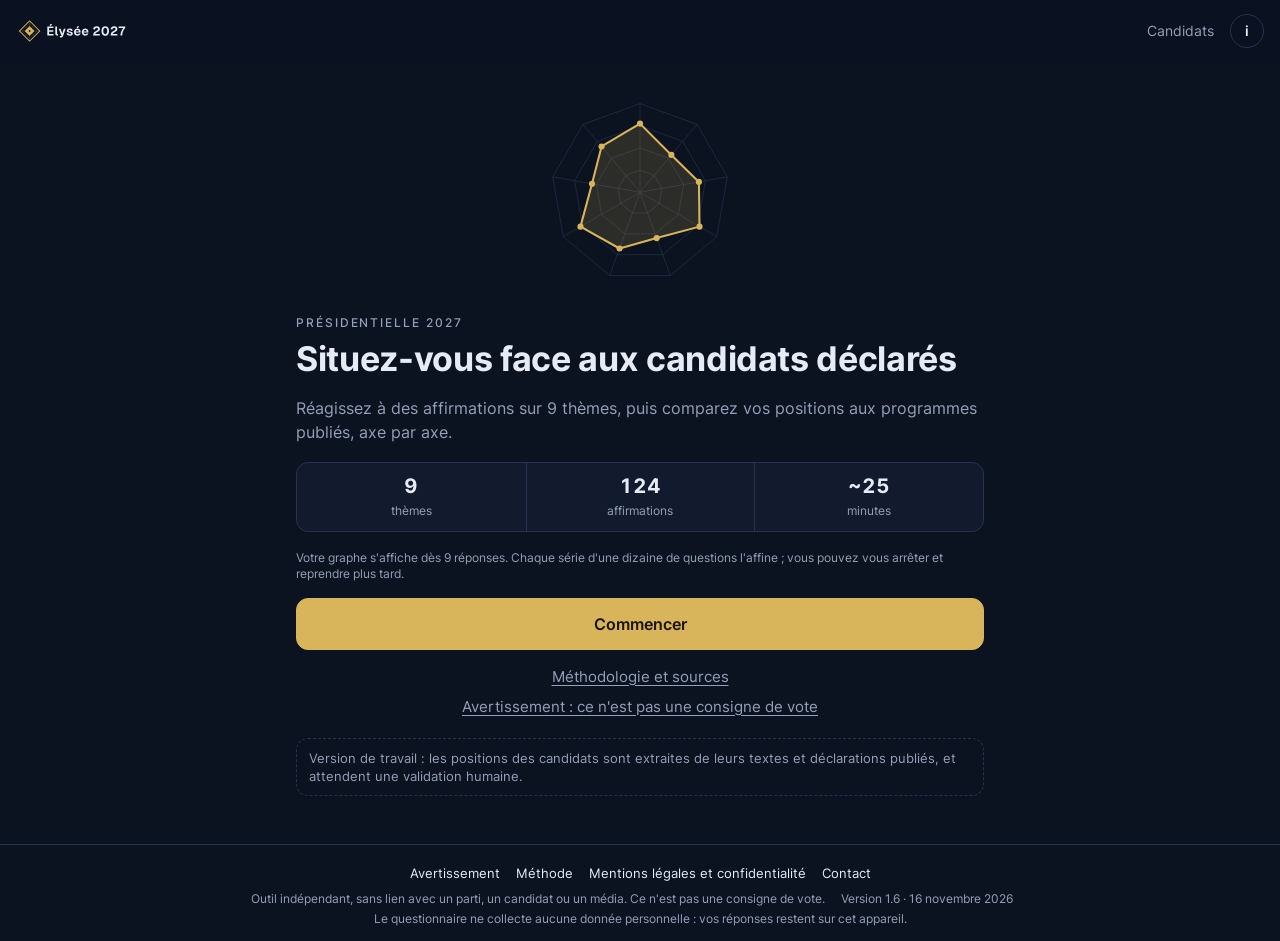
==== commit 62663aa0: "v1.6 : avertissement, mentions légales, formulaire de contact anonyme, polices auto-hébergées Co-Aut" ====
--- a/index.html
+++ b/index.html
@@ -18,9 +18,7 @@
 <meta property="og:image:height" content="630">
 <meta name="twitter:card" content="summary_large_image">
 <meta name="twitter:image" content="https://tibofa.github.io/Elys-e2027/identite/4-image-partage/partage-1200x630.png">
-<link rel="preconnect" href="https://fonts.googleapis.com">
-<link rel="preconnect" href="https://fonts.gstatic.com" crossorigin>
-<link href="https://fonts.googleapis.com/css2?family=Inter:wght@400;500;600;700&display=swap" rel="stylesheet">
+<link rel="preload" href="fonts/inter-latin-400.woff2" as="font" type="font/woff2" crossorigin>
 <link rel="stylesheet" href="css/style.css">
 </head>
 <body>
@@ -35,9 +33,16 @@
 </header>
 <main id="app" tabindex="-1"><p class="loading">Chargement des dossiers…</p></main>
 <footer class="foot">
+  <nav class="footlinks" aria-label="Informations">
+    <a href="#/avertissement">Avertissement</a>
+    <a href="#/methode">Méthode</a>
+    <a href="#/mentions">Mentions légales et confidentialité</a>
+    <a href="#/contact">Contact</a>
+  </nav>
+  <span>Outil indépendant, sans lien avec un parti, un candidat ou un média. Ce n'est pas une consigne de vote.</span>
   <span id="foot-version"></span>
   <span id="foot-counter"></span>
-  <span>Aucune donnée personnelle collectée. Vos réponses restent sur cet appareil.</span>
+  <span>Le questionnaire ne collecte aucune donnée personnelle : vos réponses restent sur cet appareil.</span>
 </footer>
 <div class="toast" id="toast" role="status" aria-live="polite"></div>
 <noscript><p class="loading">Cet outil a besoin de JavaScript pour fonctionner.</p></noscript>
--- a/css/style.css
+++ b/css/style.css
@@ -1,6 +1,14 @@
 /* Élysée 2027 · identité visuelle v1.0 (identite/LISEZMOI.txt)
    Palette : Nuit, Surface, Trait, Texte, Texte secondaire, Or (accent unique).
    Les couleurs des partis n'apparaissent que dans les données (radar, curseurs, pastilles). */
+@font-face{font-family:"Inter";font-style:normal;font-weight:400;font-display:swap;src:url(../fonts/inter-latin-400.woff2) format("woff2");unicode-range:U+0000-00FF,U+0131,U+0152-0153,U+02BB-02BC,U+02C6,U+02DA,U+02DC,U+0304,U+0308,U+0329,U+2000-206F,U+2074,U+20AC,U+2122,U+2191,U+2193,U+2212,U+2215,U+FEFF,U+FFFD}
+@font-face{font-family:"Inter";font-style:normal;font-weight:400;font-display:swap;src:url(../fonts/inter-latin-ext-400.woff2) format("woff2");unicode-range:U+0100-02AF,U+0304,U+0308,U+0329,U+1E00-1E9F,U+1EF2-1EFF,U+2020,U+20A0-20AB,U+20AD-20C0,U+2113,U+2C60-2C7F,U+A720-A7FF}
+@font-face{font-family:"Inter";font-style:normal;font-weight:500;font-display:swap;src:url(../fonts/inter-latin-500.woff2) format("woff2");unicode-range:U+0000-00FF,U+0131,U+0152-0153,U+02BB-02BC,U+02C6,U+02DA,U+02DC,U+0304,U+0308,U+0329,U+2000-206F,U+2074,U+20AC,U+2122,U+2191,U+2193,U+2212,U+2215,U+FEFF,U+FFFD}
+@font-face{font-family:"Inter";font-style:normal;font-weight:500;font-display:swap;src:url(../fonts/inter-latin-ext-500.woff2) format("woff2");unicode-range:U+0100-02AF,U+0304,U+0308,U+0329,U+1E00-1E9F,U+1EF2-1EFF,U+2020,U+20A0-20AB,U+20AD-20C0,U+2113,U+2C60-2C7F,U+A720-A7FF}
+@font-face{font-family:"Inter";font-style:normal;font-weight:600;font-display:swap;src:url(../fonts/inter-latin-600.woff2) format("woff2");unicode-range:U+0000-00FF,U+0131,U+0152-0153,U+02BB-02BC,U+02C6,U+02DA,U+02DC,U+0304,U+0308,U+0329,U+2000-206F,U+2074,U+20AC,U+2122,U+2191,U+2193,U+2212,U+2215,U+FEFF,U+FFFD}
+@font-face{font-family:"Inter";font-style:normal;font-weight:600;font-display:swap;src:url(../fonts/inter-latin-ext-600.woff2) format("woff2");unicode-range:U+0100-02AF,U+0304,U+0308,U+0329,U+1E00-1E9F,U+1EF2-1EFF,U+2020,U+20A0-20AB,U+20AD-20C0,U+2113,U+2C60-2C7F,U+A720-A7FF}
+@font-face{font-family:"Inter";font-style:normal;font-weight:700;font-display:swap;src:url(../fonts/inter-latin-700.woff2) format("woff2");unicode-range:U+0000-00FF,U+0131,U+0152-0153,U+02BB-02BC,U+02C6,U+02DA,U+02DC,U+0304,U+0308,U+0329,U+2000-206F,U+2074,U+20AC,U+2122,U+2191,U+2193,U+2212,U+2215,U+FEFF,U+FFFD}
+@font-face{font-family:"Inter";font-style:normal;font-weight:700;font-display:swap;src:url(../fonts/inter-latin-ext-700.woff2) format("woff2");unicode-range:U+0100-02AF,U+0304,U+0308,U+0329,U+1E00-1E9F,U+1EF2-1EFF,U+2020,U+20A0-20AB,U+20AD-20C0,U+2113,U+2C60-2C7F,U+A720-A7FF}
 :root{
   --nuit:#0B1220; --surface:#121B2E; --surface2:#17223A; --trait:#26344F;
   --txt:#E6EBF5; --muted:#93A0B8; --or:#D8B45A; --or-ink:#1A1405;
@@ -87,6 +95,7 @@
   background:var(--nuit);color:var(--txt);font:inherit;font-size:16px;cursor:pointer;-webkit-tap-highlight-color:transparent}
 .opt .dot{width:20px;height:20px;border-radius:50%;border:2px solid var(--muted);flex:none}
 .opt[aria-pressed=true]{border-color:var(--or);border-width:1.5px}
+.opt.na{color:var(--muted);border-style:dashed}
 .opt[aria-pressed=true] .dot{border-color:var(--or);background:radial-gradient(circle,var(--or) 0 45%,transparent 50%)}
 .importance{margin:0 0 16px}
 .importance p{color:var(--muted);margin:0 0 8px}
@@ -100,7 +109,7 @@
 /* positions des candidats */
 .says h2{margin:8px 0 4px}
 .says .sub{color:var(--muted);font-size:13px;line-height:19px;margin:0 0 12px}
-.pos{border:1px solid var(--trait);border-radius:12px;background:var(--surface);margin:0 0 8px;overflow:hidden}
+.pos{border:1px solid var(--trait);border-left:4px solid var(--c,#9AA3B2);border-radius:12px;background:var(--surface);margin:0 0 8px;overflow:hidden}
 .pos summary{list-style:none;display:flex;align-items:center;gap:10px;min-height:56px;padding:10px 12px;cursor:pointer}
 .pos summary::-webkit-details-marker{display:none}
 .pdot{width:10px;height:10px;border-radius:50%;background:var(--c,#9AA3B2);flex:none}
@@ -132,7 +141,7 @@
 .rowhead h2{margin:0;font-size:16px;line-height:22px;font-weight:600}
 .chips{display:flex;flex-wrap:wrap;gap:8px;margin:0 0 18px}
 .chip{min-height:40px;padding:8px 14px;border-radius:999px;border:1px solid var(--trait);background:transparent;color:var(--muted);font:inherit;font-size:14px;cursor:pointer;display:inline-flex;align-items:center;gap:8px}
-.chip[aria-pressed=true]{border-color:var(--or);color:var(--txt);border-width:1.5px}
+.chip[aria-pressed=true]{border-color:var(--c,var(--or));color:var(--txt);border-width:1.5px}
 .gap-row{display:grid;grid-template-columns:96px 1fr;gap:10px;align-items:center;min-height:44px}
 .gap-row .lbl{font-size:15px}
 .gap-row .lbl small{display:block;font-size:11px;line-height:14px;color:var(--muted)}
@@ -140,20 +149,23 @@
 .gap-track::before{content:"";position:absolute;left:0;right:0;top:50%;height:2px;margin-top:-1px;background:var(--trait);border-radius:1px}
 .gap-line{position:absolute;top:50%;height:2px;margin-top:-1px;background:var(--muted)}
 .mk{position:absolute;top:50%;width:14px;height:14px;border-radius:50%;transform:translate(-50%,-50%);background:var(--nuit);border:2px solid var(--c)}
+.mk.square{border-radius:2px}
+.mk.triangle{border-radius:0;width:0;height:0;background:none!important;border:none;border-left:8px solid transparent;border-right:8px solid transparent;border-bottom:14px solid var(--c)}
 .mk.me{width:16px;height:16px;background:var(--or);border-color:var(--or);z-index:2}
 .poles{display:flex;justify-content:space-between;gap:10px;font-size:11px;line-height:14px;color:var(--muted);margin:2px 0 8px 106px}
 .poles span:last-child{text-align:right}
 .more{display:inline-flex;align-items:center;gap:6px;color:var(--or);background:none;border:0;font:inherit;font-weight:500;padding:10px 0 0;cursor:pointer}
 .prox{display:grid;gap:6px}
-.prox-row{display:grid;grid-template-columns:auto 1fr auto;gap:2px 10px;align-items:center;padding:10px 12px;border:1px solid var(--trait);border-radius:12px;background:var(--surface)}
+.prox-row{display:grid;grid-template-columns:1fr auto;gap:2px 10px;align-items:center;padding:10px 12px;border:1px solid var(--trait);border-left:4px solid var(--c);border-radius:12px;background:var(--surface)}
 .prox-row b{font-weight:600}
 .prox-row .pct{font-variant-numeric:tabular-nums;font-weight:600}
-.prox-row .bar{grid-column:1/-1;height:4px;border-radius:2px;background:var(--trait);overflow:hidden}
-.prox-row .bar i{display:block;height:100%;background:var(--muted)}
+.prox-row .pbar{grid-column:1/-1;height:4px;border-radius:2px;background:var(--trait);overflow:hidden}
+.prox-row .pbar i{display:block;height:100%;background:var(--c)}
+.prox-row .pdot{display:none}
 .prox-row .n{grid-column:1/-1;font-size:12px;line-height:16px;color:var(--muted)}
 
 /* candidats, méthode */
-.cand{display:flex;gap:12px;align-items:flex-start;padding:12px;border:1px solid var(--trait);border-radius:12px;background:var(--surface);margin:0 0 8px}
+.cand{display:flex;gap:12px;align-items:flex-start;padding:12px;border:1px solid var(--trait);border-left:4px solid var(--c);border-radius:12px;background:var(--surface);margin:0 0 8px}
 .cand .pdot{margin-top:6px}
 .cand .info{flex:1;min-width:0}
 .cand .info span{display:block;font-size:13px;line-height:18px;color:var(--muted);overflow-wrap:anywhere}
@@ -175,3 +187,14 @@
   .statement{font-size:24px;line-height:32px}
   .bottombar{position:static;background:none}
 }
+
+.footlinks{display:flex;flex-wrap:wrap;gap:6px 16px;justify-content:center;width:100%}
+.footlinks a{color:var(--txt);text-decoration:none;font-size:13px;padding:6px 0}
+.form{display:grid;gap:14px;margin:16px 0}
+.form label{display:grid;gap:6px;font-size:14px;color:var(--muted)}
+.form input,.form select,.form textarea{font:inherit;font-size:16px;color:var(--txt);background:var(--surface);border:1px solid var(--trait);border-radius:10px;padding:12px;width:100%}
+.form textarea{min-height:150px;resize:vertical}
+.form input:focus,.form select:focus,.form textarea:focus{outline:2px solid var(--or);outline-offset:1px}
+.hp{position:absolute;left:-9999px;width:1px;height:1px;overflow:hidden}
+.notice{border-left:3px solid var(--or);background:var(--surface);padding:10px 12px;border-radius:0 10px 10px 0;font-size:14px;line-height:20px;margin:0 0 16px}
+.report{display:inline-block;margin-top:6px;font-size:12px;color:var(--muted)}
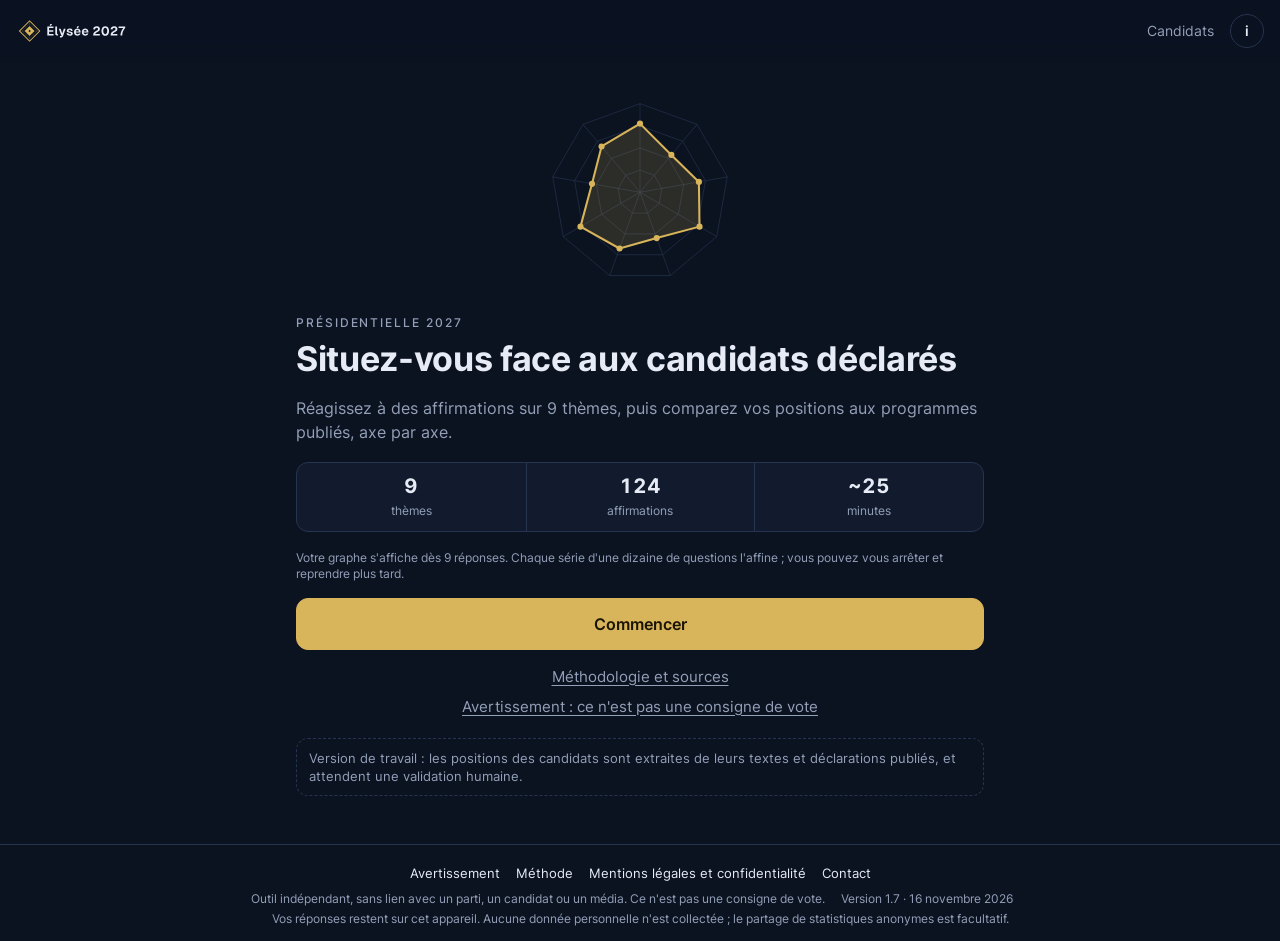
==== commit d25b9906: "v1.7 : statistiques anonymes facultatives (accord explicite, compteurs brouillés, tableau de bord pr" ====
--- a/index.html
+++ b/index.html
@@ -42,7 +42,7 @@
   <span>Outil indépendant, sans lien avec un parti, un candidat ou un média. Ce n'est pas une consigne de vote.</span>
   <span id="foot-version"></span>
   <span id="foot-counter"></span>
-  <span>Le questionnaire ne collecte aucune donnée personnelle : vos réponses restent sur cet appareil.</span>
+  <span>Vos réponses restent sur cet appareil. Aucune donnée personnelle n'est collectée ; le partage de statistiques anonymes est facultatif.</span>
 </footer>
 <div class="toast" id="toast" role="status" aria-live="polite"></div>
 <noscript><p class="loading">Cet outil a besoin de JavaScript pour fonctionner.</p></noscript>
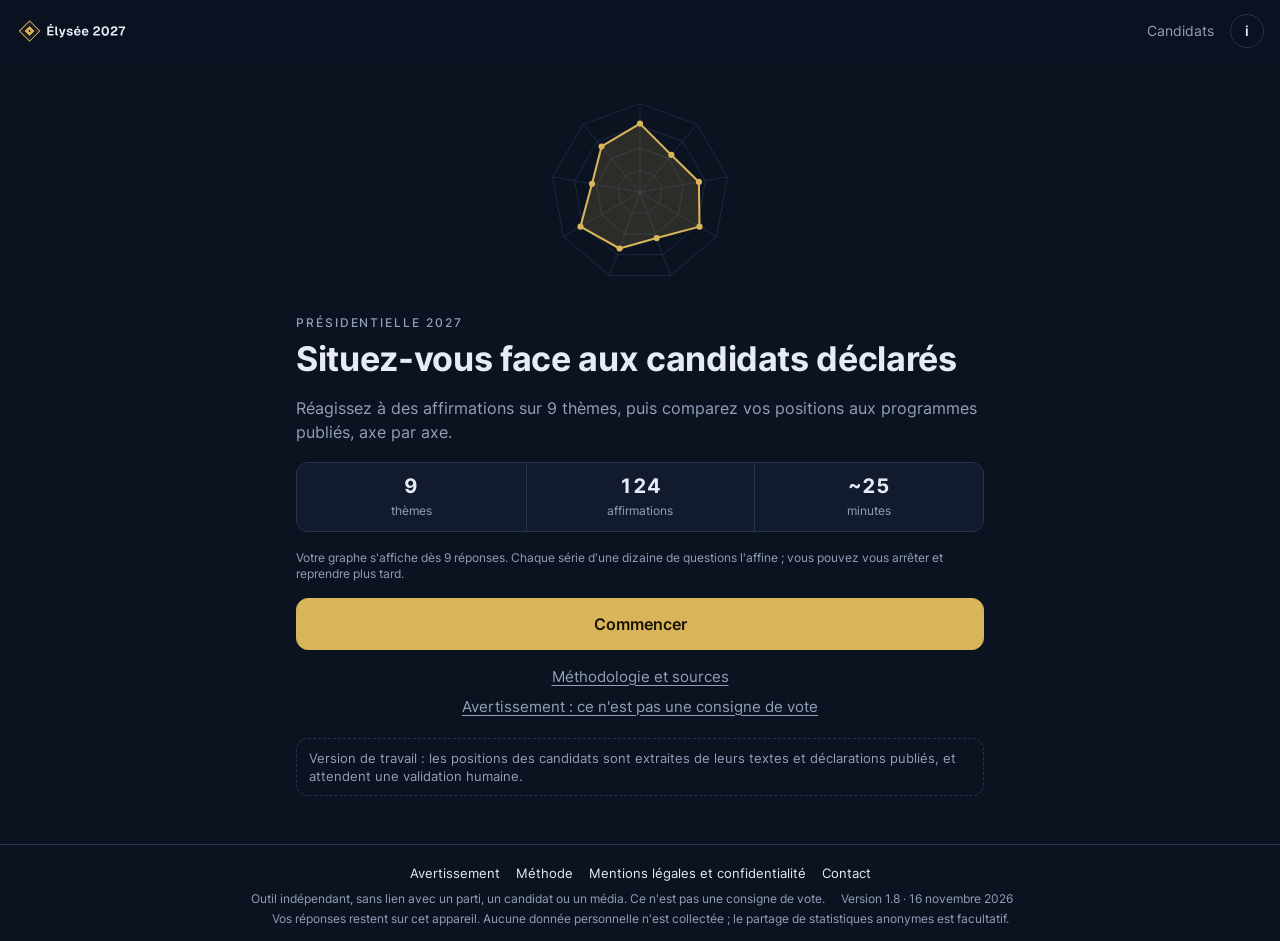
==== commit 8859f116: "v1.8 : serveur NAS (Docker + tunnel Cloudflare), script de copie propre, textes de confidentialité C" ====
--- a/index.html
+++ b/index.html
@@ -13,11 +13,11 @@
 <meta property="og:type" content="website">
 <meta property="og:title" content="Élysée 2027 · Situez-vous face aux candidats déclarés">
 <meta property="og:description" content="Un outil neutre et sourcé pour comparer vos positions à celles des candidats, thème par thème.">
-<meta property="og:image" content="https://tibofa.github.io/Elys-e2027/identite/4-image-partage/partage-1200x630.png">
+<meta property="og:image" content="https://elysee-2027.github.io/mon-candidat/identite/4-image-partage/partage-1200x630.png">
 <meta property="og:image:width" content="1200">
 <meta property="og:image:height" content="630">
 <meta name="twitter:card" content="summary_large_image">
-<meta name="twitter:image" content="https://tibofa.github.io/Elys-e2027/identite/4-image-partage/partage-1200x630.png">
+<meta name="twitter:image" content="https://elysee-2027.github.io/mon-candidat/identite/4-image-partage/partage-1200x630.png">
 <link rel="preload" href="fonts/inter-latin-400.woff2" as="font" type="font/woff2" crossorigin>
 <link rel="stylesheet" href="css/style.css">
 </head>
